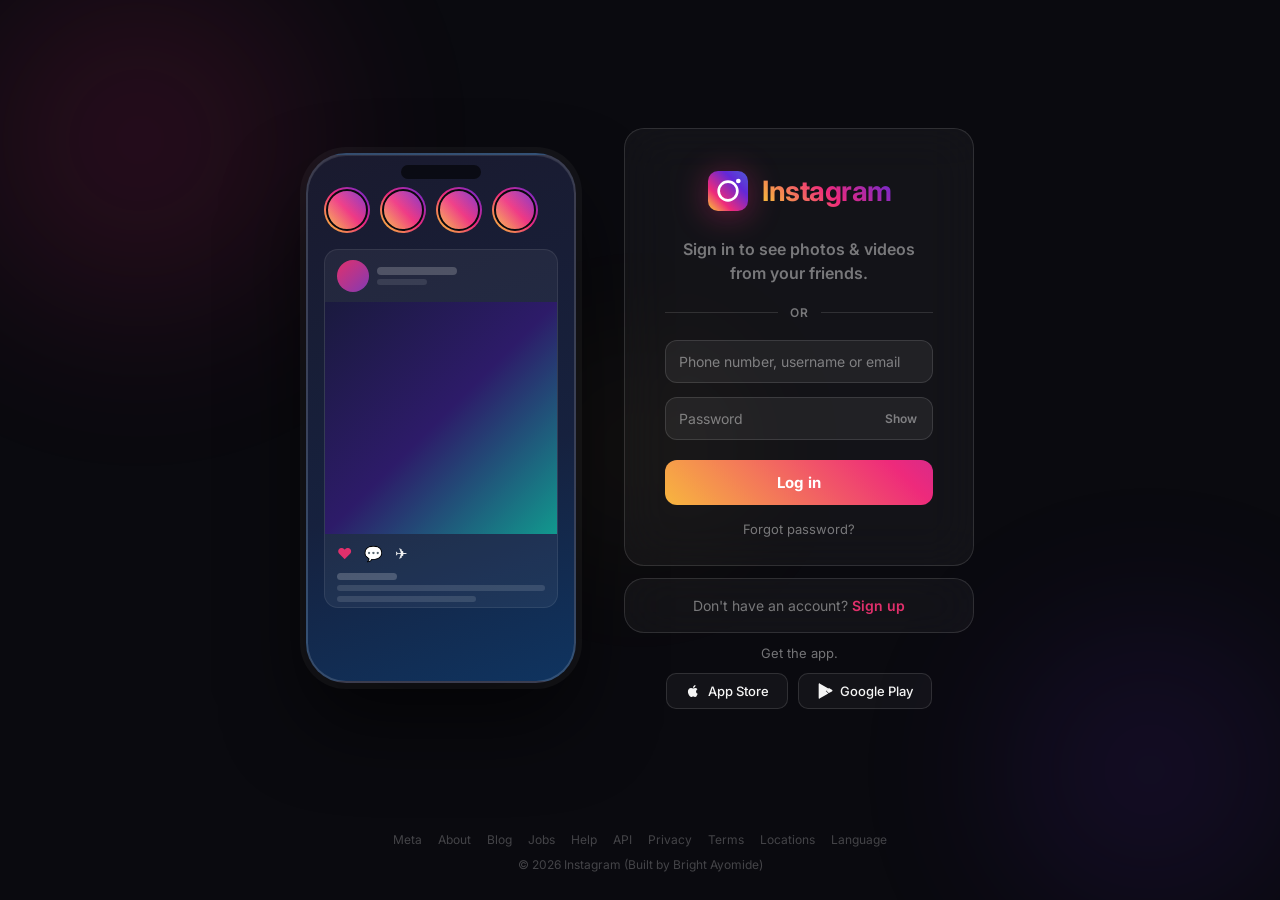
==== login.html @ 82328b98 "first commit" ====
<!doctype html>
<html lang="en">
  <head>
    <meta charset="UTF-8" />
    <meta name="viewport" content="width=device-width, initial-scale=1.0" />
    <title>Instagram · Log in</title>
    <link rel="stylesheet" href="styles.css" />
    <link rel="preconnect" href="https://fonts.googleapis.com" />
    <link
      href="https://fonts.googleapis.com/css2?family=Inter:wght@300;400;500;600;700&display=swap"
      rel="stylesheet"
    />
  </head>
  <body>
    <!-- Animated background blobs -->
    <div class="bg-orb orb1"></div>
    <div class="bg-orb orb2"></div>
    <div class="bg-orb orb3"></div>

    <div class="page-wrapper">
      <!-- Left panel: phone mockup (hidden on small screens) -->
      <div class="left-panel" aria-hidden="true">
        <div class="phone-mockup">
          <div class="phone-screen">
            <div class="phone-stories">
              <div class="story-ring s1"><div class="story-avatar"></div></div>
              <div class="story-ring s2"><div class="story-avatar"></div></div>
              <div class="story-ring s3"><div class="story-avatar"></div></div>
              <div class="story-ring s4"><div class="story-avatar"></div></div>
            </div>
            <div class="phone-post">
              <div class="post-header">
                <div class="post-avatar"></div>
                <div class="post-meta">
                  <div class="post-name"></div>
                  <div class="post-loc"></div>
                </div>
              </div>
              <div class="post-img"></div>
              <div class="post-actions">
                <span class="icon-heart">♥</span>
                <span class="icon-comment">💬</span>
                <span class="icon-share">✈︎</span>
              </div>
              <div class="post-likes"></div>
              <div class="post-caption-line"></div>
              <div class="post-caption-line short"></div>
            </div>
          </div>
        </div>
      </div>

      <!-- Right panel: form -->
      <div class="right-panel">
        <div class="card" id="login-card">
          <div class="logo-wrap">
            <svg
              class="logo-svg"
              viewBox="0 0 132 132"
              fill="none"
              xmlns="http://www.w3.org/2000/svg"
              aria-label="Instagram"
            >
              <defs>
                <linearGradient
                  id="ig-grad"
                  x1="0%"
                  y1="100%"
                  x2="100%"
                  y2="0%"
                >
                  <stop offset="0%" stop-color="#f9ce34" />
                  <stop offset="30%" stop-color="#ee2a7b" />
                  <stop offset="70%" stop-color="#6228d7" />
                  <stop offset="100%" stop-color="#4f5bd5" />
                </linearGradient>
              </defs>
              <rect
                x="6"
                y="6"
                width="120"
                height="120"
                rx="30"
                fill="url(#ig-grad)"
              />
              <circle
                cx="66"
                cy="66"
                r="28"
                stroke="white"
                stroke-width="8"
                fill="none"
              />
              <circle cx="97" cy="36" r="7" fill="white" />
            </svg>
            <span class="logo-text">Instagram</span>
          </div>

          <p class="card-tagline">
            Sign in to see photos &amp; videos from your friends.
          </p>

          <div class="divider-row">
            <span class="divider-line"></span>
            <span class="divider-text">OR</span>
            <span class="divider-line"></span>
          </div>

          <form class="auth-form" novalidate>
            <div class="field-group">
              <input
                class="field-input"
                type="text"
                id="login-email"
                autocomplete="email"
                required
                placeholder=" "
              />
              <label class="field-label" for="login-email"
                >Phone number, username or email</label
              >
            </div>
            <div class="field-group">
              <input
                class="field-input"
                type="password"
                id="login-pass"
                autocomplete="current-password"
                required
                placeholder=" "
              />
              <label class="field-label" for="login-pass">Password</label>
              <button
                type="button"
                class="toggle-pass"
                aria-label="Show password"
              >
                Show
              </button>
            </div>
            <button type="submit" class="btn-primary ripple">Log in</button>
          </form>

          <a href="#" class="forgot-link">Forgot password?</a>
        </div>

        <div class="card card-slim">
          <p>
            Don't have an account?
            <a href="signup.html" class="link-accent">Sign up</a>
          </p>
        </div>

        <div class="app-badges">
          <p class="get-app-text">Get the app.</p>
          <div class="badge-row">
            <a href="#" class="badge-btn">
              <svg viewBox="0 0 24 24" fill="currentColor" class="badge-icon">
                <path
                  d="M17.05 20.28c-.98.95-2.05.8-3.08.35-1.09-.46-2.09-.48-3.24 0-1.44.62-2.2.44-3.06-.35C2.79 15.25 3.51 7.7 9.05 7.4c1.39.07 2.35.76 3.16.78.81-.04 1.65-.71 3.14-.78 1.33.06 2.6.73 3.33 1.89-3.04 1.81-2.53 5.8.42 7zM12.03 7.25c-.15-2.23 1.66-4.07 3.74-4.25.29 2.58-2.34 4.5-3.74 4.25z"
                />
              </svg>
              App Store
            </a>
            <a href="#" class="badge-btn">
              <svg viewBox="0 0 24 24" fill="currentColor" class="badge-icon">
                <path
                  d="M3.18 23.76a2.5 2.5 0 0 1-.68-1.82V2.06a2.5 2.5 0 0 1 .68-1.82l.1-.08L14.1 11.08v.28L3.28 23.84l-.1-.08zM17.84 15.3l-3.74-3.74v-.4l3.74-3.73.08.05 4.43 2.52c1.26.72 1.26 1.9 0 2.62l-4.43 2.52-.08.06zM3.18.24l13.84 7.88-3.76 3.76L3.18.24zm0 23.52 10.08-11.64 3.76 3.76L3.18 23.76z"
                />
              </svg>
              Google Play
            </a>
          </div>
        </div>
      </div>
    </div>

    <footer class="site-footer">
      <nav class="footer-links">
        <a href="#">Meta</a><a href="#">About</a><a href="#">Blog</a
        ><a href="#">Jobs</a> <a href="#">Help</a><a href="#">API</a
        ><a href="#">Privacy</a><a href="#">Terms</a> <a href="#">Locations</a
        ><a href="#">Language</a>
      </nav>
      <p class="footer-copy">© 2026 Instagram (Built by Bright Ayomide)</p>
    </footer>

    <script src="scripts.js"></script>
  </body>
</html>
---- styles.css ----
/* ============================================================
   Instagram Login / Signup — styles.css
   ============================================================ */

/* ---------- Reset & base ---------- */
*, *::before, *::after { box-sizing: border-box; margin: 0; padding: 0; }

:root {
  --ig-pink:    #e1306c;
  --ig-purple:  #833ab4;
  --ig-orange:  #f77737;
  --ig-yellow:  #fcaf45;
  --ig-blue:    #405de6;
  --ig-grad: linear-gradient(45deg, #f9ce34, #ee2a7b, #6228d7);

  --bg:         #0a0a0f;
  --surface:    rgba(255,255,255,0.04);
  --surface-hov:rgba(255,255,255,0.08);
  --border:     rgba(255,255,255,0.12);
  --text:       #f5f5f5;
  --text-muted: rgba(245,245,245,0.45);
  --text-dim:   rgba(245,245,245,0.25);

  --radius-card: 20px;
  --radius-input:12px;
  --transition: 0.25s cubic-bezier(.4,0,.2,1);
  --font: 'Inter', -apple-system, BlinkMacSystemFont, sans-serif;
}

html { scroll-behavior: smooth; }

body {
  font-family: var(--font);
  background: var(--bg);
  color: var(--text);
  min-height: 100vh;
  display: flex;
  flex-direction: column;
  overflow-x: hidden;
}

/* ---------- Animated background orbs ---------- */
.bg-orb {
  position: fixed;
  border-radius: 50%;
  filter: blur(80px);
  opacity: 0.18;
  pointer-events: none;
  z-index: 0;
  animation: orbFloat 12s ease-in-out infinite;
}

.orb1 {
  width: 520px; height: 520px;
  background: radial-gradient(circle, #ee2a7b, transparent 70%);
  top: -120px; left: -120px;
  animation-delay: 0s;
}
.orb2 {
  width: 420px; height: 420px;
  background: radial-gradient(circle, #6228d7, transparent 70%);
  bottom: -80px; right: -80px;
  animation-delay: -4s;
}
.orb3 {
  width: 300px; height: 300px;
  background: radial-gradient(circle, #f9ce34, transparent 70%);
  top: 50%; left: 50%;
  transform: translate(-50%,-50%);
  animation-delay: -8s;
  opacity: 0.08;
}

@keyframes orbFloat {
  0%,100% { transform: translateY(0) scale(1); }
  50%      { transform: translateY(-40px) scale(1.06); }
}

/* ---------- Layout ---------- */
.page-wrapper {
  position: relative;
  z-index: 1;
  flex: 1;
  display: flex;
  align-items: center;
  justify-content: center;
  gap: 48px;
  padding: 48px 24px 24px;
  max-width: 980px;
  margin: 0 auto;
  width: 100%;
}

.page-wrapper--center {
  justify-content: center;
}

/* ---------- Left panel — phone mockup ---------- */
.left-panel {
  flex: 0 0 auto;
  display: flex;
  align-items: center;
  justify-content: center;
  animation: slideInLeft 0.7s cubic-bezier(.4,0,.2,1) both;
}

@keyframes slideInLeft {
  from { opacity: 0; transform: translateX(-40px); }
  to   { opacity: 1; transform: translateX(0); }
}

.phone-mockup {
  width: 270px;
  height: 530px;
  background: linear-gradient(160deg, #1a1a2e 0%, #16213e 60%, #0f3460 100%);
  border-radius: 40px;
  border: 2px solid rgba(255,255,255,0.15);
  box-shadow:
    0 0 0 6px rgba(255,255,255,0.04),
    0 40px 80px rgba(0,0,0,0.6),
    inset 0 1px 0 rgba(255,255,255,0.1);
  padding: 24px 16px;
  overflow: hidden;
  position: relative;
  animation: phoneFloat 6s ease-in-out infinite;
}

@keyframes phoneFloat {
  0%,100% { transform: translateY(0) rotate(-1deg); }
  50%      { transform: translateY(-12px) rotate(1deg); }
}

.phone-mockup::before {
  content: '';
  position: absolute;
  top: 10px; left: 50%;
  transform: translateX(-50%);
  width: 80px; height: 14px;
  background: rgba(0,0,0,0.6);
  border-radius: 10px;
}

.phone-screen { padding-top: 8px; }

/* Stories row */
.phone-stories {
  display: flex;
  gap: 10px;
  margin-bottom: 16px;
  overflow: hidden;
}
.story-ring {
  width: 46px; height: 46px;
  border-radius: 50%;
  padding: 2px;
  background: var(--ig-grad);
  flex-shrink: 0;
  animation: storyPulse 3s ease-in-out infinite;
}
.story-ring:nth-child(2) { animation-delay: .4s; }
.story-ring:nth-child(3) { animation-delay: .8s; }
.story-ring:nth-child(4) { animation-delay: 1.2s; }

@keyframes storyPulse {
  0%,100% { box-shadow: 0 0 0 0 rgba(238,42,123,0); }
  50%      { box-shadow: 0 0 0 4px rgba(238,42,123,0.3); }
}

.story-avatar {
  width: 100%; height: 100%;
  border-radius: 50%;
  background: linear-gradient(135deg, rgba(255,255,255,0.15), rgba(255,255,255,0.04));
  border: 2px solid var(--bg);
}

/* Post card */
.phone-post {
  background: rgba(255,255,255,0.05);
  border-radius: 14px;
  overflow: hidden;
  border: 1px solid rgba(255,255,255,0.08);
}
.post-header {
  display: flex;
  align-items: center;
  gap: 8px;
  padding: 10px 12px;
}
.post-avatar {
  width: 32px; height: 32px;
  border-radius: 50%;
  background: linear-gradient(135deg, var(--ig-pink), var(--ig-purple));
  flex-shrink: 0;
}
.post-meta { flex: 1; display: flex; flex-direction: column; gap: 4px; }
.post-name { height: 8px; width: 80px; background: rgba(255,255,255,0.2); border-radius: 4px; }
.post-loc  { height: 6px; width: 50px; background: rgba(255,255,255,0.1); border-radius: 4px; }
.post-img {
  width: 100%; aspect-ratio: 1;
  background: linear-gradient(135deg, #1a1a3e 0%, #2d1b69 50%, #11998e 100%);
  animation: imgShimmer 4s ease-in-out infinite;
}
@keyframes imgShimmer {
  0%,100% { filter: brightness(1); }
  50%      { filter: brightness(1.15); }
}
.post-actions {
  display: flex;
  gap: 12px;
  padding: 10px 12px 6px;
  font-size: 15px;
}
.icon-heart { color: var(--ig-pink); animation: heartbeat 2s ease-in-out infinite; }
@keyframes heartbeat {
  0%,100% { transform: scale(1); }
  50%      { transform: scale(1.2); }
}
.post-likes { height: 7px; width: 60px; background: rgba(255,255,255,0.2); border-radius: 4px; margin: 4px 12px; }
.post-caption-line { height: 6px; background: rgba(255,255,255,0.12); border-radius: 4px; margin: 5px 12px; }
.post-caption-line.short { width: 60%; }

/* ---------- Right panel ---------- */
.right-panel {
  flex: 0 0 350px;
  max-width: 350px;
  display: flex;
  flex-direction: column;
  gap: 12px;
  animation: slideInRight 0.7s cubic-bezier(.4,0,.2,1) both;
}

.right-panel--full {
  flex: 0 0 400px;
  max-width: 400px;
}

@keyframes slideInRight {
  from { opacity: 0; transform: translateX(40px); }
  to   { opacity: 1; transform: translateX(0); }
}

/* ---------- Cards ---------- */
.card {
  background: var(--surface);
  border: 1px solid var(--border);
  border-radius: var(--radius-card);
  padding: 40px 40px 28px;
  backdrop-filter: blur(24px);
  -webkit-backdrop-filter: blur(24px);
  transition: box-shadow var(--transition);
  animation: cardPop 0.6s cubic-bezier(.4,0,.2,1) both;
}

.card:hover {
  box-shadow: 0 8px 40px rgba(238,42,123,0.12);
}

@keyframes cardPop {
  from { opacity: 0; transform: translateY(24px) scale(0.97); }
  to   { opacity: 1; transform: translateY(0) scale(1); }
}

.card-slim {
  padding: 18px 40px;
  text-align: center;
  font-size: 14px;
  color: var(--text-muted);
  animation-delay: 0.1s;
}

/* ---------- Logo ---------- */
.logo-wrap {
  display: flex;
  align-items: center;
  justify-content: center;
  gap: 12px;
  margin-bottom: 24px;
}

.logo-svg {
  width: 44px; height: 44px;
  filter: drop-shadow(0 4px 16px rgba(238,42,123,0.4));
  animation: logoSpin 0.8s cubic-bezier(.4,0,.2,1) both;
}

@keyframes logoSpin {
  from { opacity: 0; transform: rotate(-20deg) scale(0.7); }
  to   { opacity: 1; transform: rotate(0) scale(1); }
}

.logo-text {
  font-size: 28px;
  font-weight: 700;
  background: var(--ig-grad);
  -webkit-background-clip: text;
  -webkit-text-fill-color: transparent;
  background-clip: text;
  letter-spacing: -0.5px;
}

/* ---------- Card tagline ---------- */
.card-tagline {
  text-align: center;
  font-size: 16px;
  font-weight: 600;
  color: var(--text-muted);
  line-height: 1.5;
  margin-bottom: 20px;
}
.card-tagline--strong { font-size: 17px; color: var(--text); }

/* ---------- Facebook button ---------- */
.btn-fb {
  display: flex;
  align-items: center;
  justify-content: center;
  gap: 10px;
  width: 100%;
  padding: 12px;
  border-radius: var(--radius-input);
  background: #1877f2;
  color: white;
  font-family: var(--font);
  font-size: 14px;
  font-weight: 600;
  border: none;
  cursor: pointer;
  transition: background var(--transition), transform var(--transition), box-shadow var(--transition);
  margin-bottom: 18px;
}
.btn-fb:hover {
  background: #1465d4;
  transform: translateY(-1px);
  box-shadow: 0 6px 24px rgba(24,119,242,0.4);
}
.fb-icon { width: 18px; height: 18px; flex-shrink: 0; }

/* ---------- Divider ---------- */
.divider-row {
  display: flex;
  align-items: center;
  gap: 12px;
  margin-bottom: 20px;
}
.divider-line {
  flex: 1;
  height: 1px;
  background: var(--border);
}
.divider-text {
  font-size: 12px;
  font-weight: 600;
  color: var(--text-muted);
  letter-spacing: 1px;
}

/* ---------- Form & fields ---------- */
.auth-form {
  display: flex;
  flex-direction: column;
  gap: 14px;
}

.field-group {
  position: relative;
}

.field-input {
  width: 100%;
  padding: 18px 14px 6px;
  background: rgba(255,255,255,0.06);
  border: 1px solid var(--border);
  border-radius: var(--radius-input);
  color: var(--text);
  font-family: var(--font);
  font-size: 14px;
  outline: none;
  transition: border-color var(--transition), background var(--transition), box-shadow var(--transition);
  appearance: none;
  -webkit-appearance: none;
}

.field-input:focus {
  border-color: rgba(238,42,123,0.6);
  background: rgba(255,255,255,0.09);
  box-shadow: 0 0 0 3px rgba(238,42,123,0.12);
}

.field-label {
  position: absolute;
  left: 14px;
  top: 50%;
  transform: translateY(-50%);
  font-size: 14px;
  color: var(--text-muted);
  pointer-events: none;
  transition: all var(--transition);
  white-space: nowrap;
}

/* Float label when input has value or focus */
.field-input:focus + .field-label,
.field-input:not(:placeholder-shown) + .field-label {
  top: 8px;
  transform: translateY(0);
  font-size: 10px;
  color: var(--ig-pink);
  font-weight: 600;
  letter-spacing: 0.4px;
}

/* Show/hide password toggle */
.toggle-pass {
  position: absolute;
  right: 12px;
  top: 50%;
  transform: translateY(-50%);
  background: none;
  border: none;
  color: var(--text-muted);
  font-family: var(--font);
  font-size: 12px;
  font-weight: 600;
  cursor: pointer;
  transition: color var(--transition);
  padding: 4px;
}
.toggle-pass:hover { color: var(--text); }

/* Username hint */
.field-hint {
  display: block;
  font-size: 11px;
  margin-top: 4px;
  padding-left: 4px;
  color: var(--text-muted);
  min-height: 16px;
  transition: color var(--transition);
}
.field-hint.available { color: #4cd964; }
.field-hint.taken     { color: var(--ig-pink); }

/* Password strength bar */
.strength-bar {
  display: flex;
  gap: 4px;
  margin-top: 6px;
}
.strength-seg {
  flex: 1;
  height: 3px;
  border-radius: 2px;
  background: rgba(255,255,255,0.1);
  transition: background 0.3s ease;
}
.strength-seg.weak   { background: #ff3b30; }
.strength-seg.fair   { background: var(--ig-orange); }
.strength-seg.good   { background: var(--ig-yellow); }
.strength-seg.strong { background: #4cd964; }

/* ---------- Primary button ---------- */
.btn-primary {
  width: 100%;
  padding: 13px;
  border-radius: var(--radius-input);
  background: var(--ig-grad);
  background-size: 200% 200%;
  color: white;
  font-family: var(--font);
  font-size: 15px;
  font-weight: 700;
  border: none;
  cursor: pointer;
  margin-top: 6px;
  transition: transform var(--transition), box-shadow var(--transition), opacity var(--transition);
  animation: gradSlide 3s ease infinite;
  letter-spacing: 0.2px;
}
.btn-primary:hover {
  transform: translateY(-2px);
  box-shadow: 0 8px 28px rgba(238,42,123,0.45);
}
.btn-primary:active { transform: translateY(0); }

@keyframes gradSlide {
  0%,100% { background-position: 0% 50%; }
  50%      { background-position: 100% 50%; }
}

/* Ripple effect */
.ripple { position: relative; overflow: hidden; }
.ripple::after {
  content: '';
  position: absolute;
  inset: 0;
  background: rgba(255,255,255,0.15);
  border-radius: inherit;
  opacity: 0;
  transform: scale(0);
  transition: transform 0.4s, opacity 0.4s;
}
.ripple:active::after { transform: scale(2); opacity: 1; transition: 0s; }

/* ---------- Forgot / links ---------- */
.forgot-link {
  display: block;
  text-align: center;
  margin-top: 16px;
  font-size: 13px;
  color: var(--text-muted);
  text-decoration: none;
  transition: color var(--transition);
}
.forgot-link:hover { color: var(--text); }

.link-accent {
  color: var(--ig-pink);
  text-decoration: none;
  font-weight: 600;
  transition: opacity var(--transition);
}
.link-accent:hover { opacity: 0.75; }

/* ---------- Terms text ---------- */
.terms-text {
  font-size: 12px;
  color: var(--text-muted);
  text-align: center;
  line-height: 1.6;
  margin-top: -4px;
}
.terms-text a { color: var(--text-muted); font-weight: 600; text-decoration: underline; }
.terms-text a:hover { color: var(--text); }

/* ---------- App badges ---------- */
.app-badges {
  text-align: center;
  animation: cardPop 0.6s cubic-bezier(.4,0,.2,1) 0.2s both;
}
.get-app-text {
  font-size: 13px;
  color: var(--text-muted);
  margin-bottom: 12px;
}
.badge-row {
  display: flex;
  gap: 10px;
  justify-content: center;
}
.badge-btn {
  display: flex;
  align-items: center;
  gap: 7px;
  padding: 9px 18px;
  border-radius: 10px;
  background: var(--surface);
  border: 1px solid var(--border);
  color: var(--text);
  font-family: var(--font);
  font-size: 13px;
  font-weight: 500;
  text-decoration: none;
  transition: background var(--transition), transform var(--transition), border-color var(--transition);
}
.badge-btn:hover {
  background: var(--surface-hov);
  border-color: rgba(255,255,255,0.2);
  transform: translateY(-1px);
}
.badge-icon { width: 16px; height: 16px; flex-shrink: 0; }

/* ---------- Footer ---------- */
.site-footer {
  position: relative;
  z-index: 1;
  padding: 20px 24px 28px;
  text-align: center;
}
.footer-links {
  display: flex;
  flex-wrap: wrap;
  justify-content: center;
  gap: 6px 16px;
  margin-bottom: 10px;
}
.footer-links a {
  font-size: 12px;
  color: var(--text-dim);
  text-decoration: none;
  transition: color var(--transition);
}
.footer-links a:hover { color: var(--text-muted); }
.footer-copy {
  font-size: 12px;
  color: var(--text-dim);
}

/* ---------- Responsive ---------- */

/* Tablet (≤900px): hide left panel, center form */
@media (max-width: 900px) {
  .left-panel { display: none; }
  .page-wrapper {
    justify-content: center;
    padding-top: 40px;
  }
  .right-panel {
    flex: 0 0 100%;
    max-width: 420px;
  }
  .right-panel--full {
    flex: 0 0 100%;
    max-width: 420px;
  }
}

/* Mobile (≤480px): tighter card padding */
@media (max-width: 480px) {
  .page-wrapper { padding: 24px 16px 16px; }

  .card { padding: 32px 24px 22px; border-radius: 16px; }
  .card-slim { padding: 16px 24px; }

  .logo-text { font-size: 24px; }
  .logo-svg  { width: 38px; height: 38px; }

  .card-tagline { font-size: 14px; }
  .card-tagline--strong { font-size: 15px; }

  .badge-row { gap: 8px; }
  .badge-btn { padding: 8px 14px; font-size: 12px; }

  .right-panel, .right-panel--full {
    max-width: 100%;
    flex-basis: 100%;
  }
}

/* Very small phones */
@media (max-width: 360px) {
  .card { padding: 28px 18px 18px; }
  .badge-row { flex-direction: column; align-items: center; }
}

/* Reduced motion */
@media (prefers-reduced-motion: reduce) {
  *, *::before, *::after { animation: none !important; transition: none !important; }
}
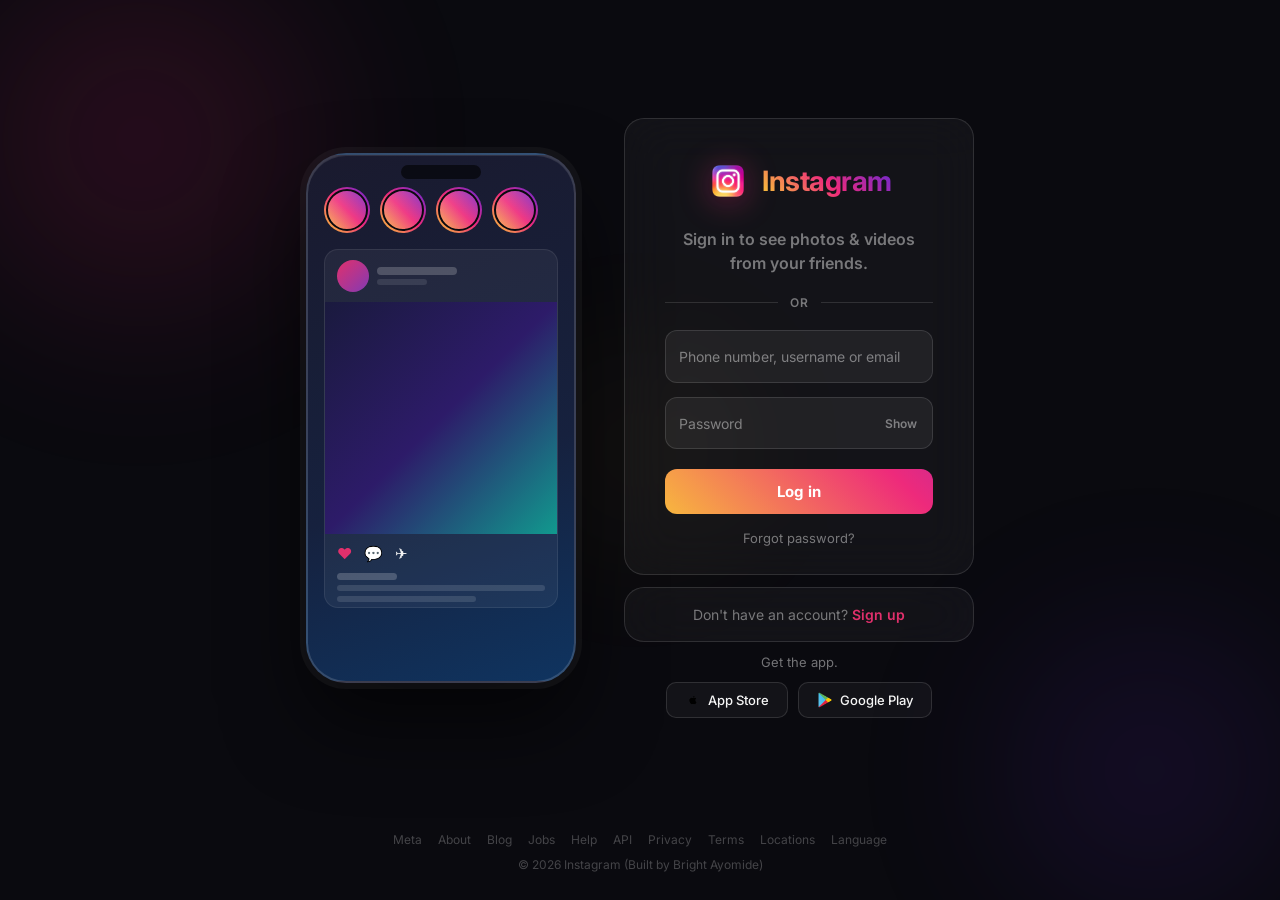
==== commit 1b4e6e77: "added asset" ====
--- a/login.html
+++ b/login.html
@@ -54,45 +54,7 @@
       <div class="right-panel">
         <div class="card" id="login-card">
           <div class="logo-wrap">
-            <svg
-              class="logo-svg"
-              viewBox="0 0 132 132"
-              fill="none"
-              xmlns="http://www.w3.org/2000/svg"
-              aria-label="Instagram"
-            >
-              <defs>
-                <linearGradient
-                  id="ig-grad"
-                  x1="0%"
-                  y1="100%"
-                  x2="100%"
-                  y2="0%"
-                >
-                  <stop offset="0%" stop-color="#f9ce34" />
-                  <stop offset="30%" stop-color="#ee2a7b" />
-                  <stop offset="70%" stop-color="#6228d7" />
-                  <stop offset="100%" stop-color="#4f5bd5" />
-                </linearGradient>
-              </defs>
-              <rect
-                x="6"
-                y="6"
-                width="120"
-                height="120"
-                rx="30"
-                fill="url(#ig-grad)"
-              />
-              <circle
-                cx="66"
-                cy="66"
-                r="28"
-                stroke="white"
-                stroke-width="8"
-                fill="none"
-              />
-              <circle cx="97" cy="36" r="7" fill="white" />
-            </svg>
+            <img class="logo-svg" src="asset/insta.png" alt="Instagram logo" />
             <span class="logo-text">Instagram</span>
           </div>
 
@@ -155,19 +117,19 @@
           <p class="get-app-text">Get the app.</p>
           <div class="badge-row">
             <a href="#" class="badge-btn">
-              <svg viewBox="0 0 24 24" fill="currentColor" class="badge-icon">
-                <path
-                  d="M17.05 20.28c-.98.95-2.05.8-3.08.35-1.09-.46-2.09-.48-3.24 0-1.44.62-2.2.44-3.06-.35C2.79 15.25 3.51 7.7 9.05 7.4c1.39.07 2.35.76 3.16.78.81-.04 1.65-.71 3.14-.78 1.33.06 2.6.73 3.33 1.89-3.04 1.81-2.53 5.8.42 7zM12.03 7.25c-.15-2.23 1.66-4.07 3.74-4.25.29 2.58-2.34 4.5-3.74 4.25z"
-                />
-              </svg>
+              <img
+                class="badge-icon"
+                src="asset/apple.png"
+                alt="App Store logo"
+              />
               App Store
             </a>
             <a href="#" class="badge-btn">
-              <svg viewBox="0 0 24 24" fill="currentColor" class="badge-icon">
-                <path
-                  d="M3.18 23.76a2.5 2.5 0 0 1-.68-1.82V2.06a2.5 2.5 0 0 1 .68-1.82l.1-.08L14.1 11.08v.28L3.28 23.84l-.1-.08zM17.84 15.3l-3.74-3.74v-.4l3.74-3.73.08.05 4.43 2.52c1.26.72 1.26 1.9 0 2.62l-4.43 2.52-.08.06zM3.18.24l13.84 7.88-3.76 3.76L3.18.24zm0 23.52 10.08-11.64 3.76 3.76L3.18 23.76z"
-                />
-              </svg>
+              <img
+                class="badge-icon"
+                src="asset/playstore.png"
+                alt="Google Play logo"
+              />
               Google Play
             </a>
           </div>
--- a/styles.css
+++ b/styles.css
@@ -3,31 +3,39 @@
    ============================================================ */
 
 /* ---------- Reset & base ---------- */
-*, *::before, *::after { box-sizing: border-box; margin: 0; padding: 0; }
+*,
+*::before,
+*::after {
+  box-sizing: border-box;
+  margin: 0;
+  padding: 0;
+}
 
 :root {
-  --ig-pink:    #e1306c;
-  --ig-purple:  #833ab4;
-  --ig-orange:  #f77737;
-  --ig-yellow:  #fcaf45;
-  --ig-blue:    #405de6;
+  --ig-pink: #e1306c;
+  --ig-purple: #833ab4;
+  --ig-orange: #f77737;
+  --ig-yellow: #fcaf45;
+  --ig-blue: #405de6;
   --ig-grad: linear-gradient(45deg, #f9ce34, #ee2a7b, #6228d7);
 
-  --bg:         #0a0a0f;
-  --surface:    rgba(255,255,255,0.04);
-  --surface-hov:rgba(255,255,255,0.08);
-  --border:     rgba(255,255,255,0.12);
-  --text:       #f5f5f5;
-  --text-muted: rgba(245,245,245,0.45);
-  --text-dim:   rgba(245,245,245,0.25);
+  --bg: #0a0a0f;
+  --surface: rgba(255, 255, 255, 0.04);
+  --surface-hov: rgba(255, 255, 255, 0.08);
+  --border: rgba(255, 255, 255, 0.12);
+  --text: #f5f5f5;
+  --text-muted: rgba(245, 245, 245, 0.45);
+  --text-dim: rgba(245, 245, 245, 0.25);
 
   --radius-card: 20px;
-  --radius-input:12px;
-  --transition: 0.25s cubic-bezier(.4,0,.2,1);
-  --font: 'Inter', -apple-system, BlinkMacSystemFont, sans-serif;
-}
-
-html { scroll-behavior: smooth; }
+  --radius-input: 12px;
+  --transition: 0.25s cubic-bezier(0.4, 0, 0.2, 1);
+  --font: "Inter", -apple-system, BlinkMacSystemFont, sans-serif;
+}
+
+html {
+  scroll-behavior: smooth;
+}
 
 body {
   font-family: var(--font);
@@ -51,29 +59,40 @@
 }
 
 .orb1 {
-  width: 520px; height: 520px;
+  width: 520px;
+  height: 520px;
   background: radial-gradient(circle, #ee2a7b, transparent 70%);
-  top: -120px; left: -120px;
+  top: -120px;
+  left: -120px;
   animation-delay: 0s;
 }
 .orb2 {
-  width: 420px; height: 420px;
+  width: 420px;
+  height: 420px;
   background: radial-gradient(circle, #6228d7, transparent 70%);
-  bottom: -80px; right: -80px;
+  bottom: -80px;
+  right: -80px;
   animation-delay: -4s;
 }
 .orb3 {
-  width: 300px; height: 300px;
+  width: 300px;
+  height: 300px;
   background: radial-gradient(circle, #f9ce34, transparent 70%);
-  top: 50%; left: 50%;
-  transform: translate(-50%,-50%);
+  top: 50%;
+  left: 50%;
+  transform: translate(-50%, -50%);
   animation-delay: -8s;
   opacity: 0.08;
 }
 
 @keyframes orbFloat {
-  0%,100% { transform: translateY(0) scale(1); }
-  50%      { transform: translateY(-40px) scale(1.06); }
+  0%,
+  100% {
+    transform: translateY(0) scale(1);
+  }
+  50% {
+    transform: translateY(-40px) scale(1.06);
+  }
 }
 
 /* ---------- Layout ---------- */
@@ -101,12 +120,18 @@
   display: flex;
   align-items: center;
   justify-content: center;
-  animation: slideInLeft 0.7s cubic-bezier(.4,0,.2,1) both;
+  animation: slideInLeft 0.7s cubic-bezier(0.4, 0, 0.2, 1) both;
 }
 
 @keyframes slideInLeft {
-  from { opacity: 0; transform: translateX(-40px); }
-  to   { opacity: 1; transform: translateX(0); }
+  from {
+    opacity: 0;
+    transform: translateX(-40px);
+  }
+  to {
+    opacity: 1;
+    transform: translateX(0);
+  }
 }
 
 .phone-mockup {
@@ -114,11 +139,11 @@
   height: 530px;
   background: linear-gradient(160deg, #1a1a2e 0%, #16213e 60%, #0f3460 100%);
   border-radius: 40px;
-  border: 2px solid rgba(255,255,255,0.15);
+  border: 2px solid rgba(255, 255, 255, 0.15);
   box-shadow:
-    0 0 0 6px rgba(255,255,255,0.04),
-    0 40px 80px rgba(0,0,0,0.6),
-    inset 0 1px 0 rgba(255,255,255,0.1);
+    0 0 0 6px rgba(255, 255, 255, 0.04),
+    0 40px 80px rgba(0, 0, 0, 0.6),
+    inset 0 1px 0 rgba(255, 255, 255, 0.1);
   padding: 24px 16px;
   overflow: hidden;
   position: relative;
@@ -126,21 +151,30 @@
 }
 
 @keyframes phoneFloat {
-  0%,100% { transform: translateY(0) rotate(-1deg); }
-  50%      { transform: translateY(-12px) rotate(1deg); }
+  0%,
+  100% {
+    transform: translateY(0) rotate(-1deg);
+  }
+  50% {
+    transform: translateY(-12px) rotate(1deg);
+  }
 }
 
 .phone-mockup::before {
-  content: '';
+  content: "";
   position: absolute;
-  top: 10px; left: 50%;
+  top: 10px;
+  left: 50%;
   transform: translateX(-50%);
-  width: 80px; height: 14px;
-  background: rgba(0,0,0,0.6);
+  width: 80px;
+  height: 14px;
+  background: rgba(0, 0, 0, 0.6);
   border-radius: 10px;
 }
 
-.phone-screen { padding-top: 8px; }
+.phone-screen {
+  padding-top: 8px;
+}
 
 /* Stories row */
 .phone-stories {
@@ -150,35 +184,52 @@
   overflow: hidden;
 }
 .story-ring {
-  width: 46px; height: 46px;
+  width: 46px;
+  height: 46px;
   border-radius: 50%;
   padding: 2px;
   background: var(--ig-grad);
   flex-shrink: 0;
   animation: storyPulse 3s ease-in-out infinite;
 }
-.story-ring:nth-child(2) { animation-delay: .4s; }
-.story-ring:nth-child(3) { animation-delay: .8s; }
-.story-ring:nth-child(4) { animation-delay: 1.2s; }
+.story-ring:nth-child(2) {
+  animation-delay: 0.4s;
+}
+.story-ring:nth-child(3) {
+  animation-delay: 0.8s;
+}
+.story-ring:nth-child(4) {
+  animation-delay: 1.2s;
+}
 
 @keyframes storyPulse {
-  0%,100% { box-shadow: 0 0 0 0 rgba(238,42,123,0); }
-  50%      { box-shadow: 0 0 0 4px rgba(238,42,123,0.3); }
+  0%,
+  100% {
+    box-shadow: 0 0 0 0 rgba(238, 42, 123, 0);
+  }
+  50% {
+    box-shadow: 0 0 0 4px rgba(238, 42, 123, 0.3);
+  }
 }
 
 .story-avatar {
-  width: 100%; height: 100%;
+  width: 100%;
+  height: 100%;
   border-radius: 50%;
-  background: linear-gradient(135deg, rgba(255,255,255,0.15), rgba(255,255,255,0.04));
+  background: linear-gradient(
+    135deg,
+    rgba(255, 255, 255, 0.15),
+    rgba(255, 255, 255, 0.04)
+  );
   border: 2px solid var(--bg);
 }
 
 /* Post card */
 .phone-post {
-  background: rgba(255,255,255,0.05);
+  background: rgba(255, 255, 255, 0.05);
   border-radius: 14px;
   overflow: hidden;
-  border: 1px solid rgba(255,255,255,0.08);
+  border: 1px solid rgba(255, 255, 255, 0.08);
 }
 .post-header {
   display: flex;
@@ -187,22 +238,44 @@
   padding: 10px 12px;
 }
 .post-avatar {
-  width: 32px; height: 32px;
+  width: 32px;
+  height: 32px;
   border-radius: 50%;
   background: linear-gradient(135deg, var(--ig-pink), var(--ig-purple));
   flex-shrink: 0;
 }
-.post-meta { flex: 1; display: flex; flex-direction: column; gap: 4px; }
-.post-name { height: 8px; width: 80px; background: rgba(255,255,255,0.2); border-radius: 4px; }
-.post-loc  { height: 6px; width: 50px; background: rgba(255,255,255,0.1); border-radius: 4px; }
+.post-meta {
+  flex: 1;
+  display: flex;
+  flex-direction: column;
+  gap: 4px;
+}
+.post-name {
+  height: 8px;
+  width: 80px;
+  background: rgba(255, 255, 255, 0.2);
+  border-radius: 4px;
+}
+.post-loc {
+  height: 6px;
+  width: 50px;
+  background: rgba(255, 255, 255, 0.1);
+  border-radius: 4px;
+}
 .post-img {
-  width: 100%; aspect-ratio: 1;
+  width: 100%;
+  aspect-ratio: 1;
   background: linear-gradient(135deg, #1a1a3e 0%, #2d1b69 50%, #11998e 100%);
   animation: imgShimmer 4s ease-in-out infinite;
 }
 @keyframes imgShimmer {
-  0%,100% { filter: brightness(1); }
-  50%      { filter: brightness(1.15); }
+  0%,
+  100% {
+    filter: brightness(1);
+  }
+  50% {
+    filter: brightness(1.15);
+  }
 }
 .post-actions {
   display: flex;
@@ -210,14 +283,35 @@
   padding: 10px 12px 6px;
   font-size: 15px;
 }
-.icon-heart { color: var(--ig-pink); animation: heartbeat 2s ease-in-out infinite; }
+.icon-heart {
+  color: var(--ig-pink);
+  animation: heartbeat 2s ease-in-out infinite;
+}
 @keyframes heartbeat {
-  0%,100% { transform: scale(1); }
-  50%      { transform: scale(1.2); }
-}
-.post-likes { height: 7px; width: 60px; background: rgba(255,255,255,0.2); border-radius: 4px; margin: 4px 12px; }
-.post-caption-line { height: 6px; background: rgba(255,255,255,0.12); border-radius: 4px; margin: 5px 12px; }
-.post-caption-line.short { width: 60%; }
+  0%,
+  100% {
+    transform: scale(1);
+  }
+  50% {
+    transform: scale(1.2);
+  }
+}
+.post-likes {
+  height: 7px;
+  width: 60px;
+  background: rgba(255, 255, 255, 0.2);
+  border-radius: 4px;
+  margin: 4px 12px;
+}
+.post-caption-line {
+  height: 6px;
+  background: rgba(255, 255, 255, 0.12);
+  border-radius: 4px;
+  margin: 5px 12px;
+}
+.post-caption-line.short {
+  width: 60%;
+}
 
 /* ---------- Right panel ---------- */
 .right-panel {
@@ -226,7 +320,7 @@
   display: flex;
   flex-direction: column;
   gap: 12px;
-  animation: slideInRight 0.7s cubic-bezier(.4,0,.2,1) both;
+  animation: slideInRight 0.7s cubic-bezier(0.4, 0, 0.2, 1) both;
 }
 
 .right-panel--full {
@@ -235,8 +329,14 @@
 }
 
 @keyframes slideInRight {
-  from { opacity: 0; transform: translateX(40px); }
-  to   { opacity: 1; transform: translateX(0); }
+  from {
+    opacity: 0;
+    transform: translateX(40px);
+  }
+  to {
+    opacity: 1;
+    transform: translateX(0);
+  }
 }
 
 /* ---------- Cards ---------- */
@@ -248,16 +348,22 @@
   backdrop-filter: blur(24px);
   -webkit-backdrop-filter: blur(24px);
   transition: box-shadow var(--transition);
-  animation: cardPop 0.6s cubic-bezier(.4,0,.2,1) both;
+  animation: cardPop 0.6s cubic-bezier(0.4, 0, 0.2, 1) both;
 }
 
 .card:hover {
-  box-shadow: 0 8px 40px rgba(238,42,123,0.12);
+  box-shadow: 0 8px 40px rgba(238, 42, 123, 0.12);
 }
 
 @keyframes cardPop {
-  from { opacity: 0; transform: translateY(24px) scale(0.97); }
-  to   { opacity: 1; transform: translateY(0) scale(1); }
+  from {
+    opacity: 0;
+    transform: translateY(24px) scale(0.97);
+  }
+  to {
+    opacity: 1;
+    transform: translateY(0) scale(1);
+  }
 }
 
 .card-slim {
@@ -278,14 +384,21 @@
 }
 
 .logo-svg {
-  width: 44px; height: 44px;
-  filter: drop-shadow(0 4px 16px rgba(238,42,123,0.4));
-  animation: logoSpin 0.8s cubic-bezier(.4,0,.2,1) both;
+  width: 44px;
+  height: 44px;
+  filter: drop-shadow(0 4px 16px rgba(238, 42, 123, 0.4));
+  animation: logoSpin 0.8s cubic-bezier(0.4, 0, 0.2, 1) both;
 }
 
 @keyframes logoSpin {
-  from { opacity: 0; transform: rotate(-20deg) scale(0.7); }
-  to   { opacity: 1; transform: rotate(0) scale(1); }
+  from {
+    opacity: 0;
+    transform: rotate(-20deg) scale(0.7);
+  }
+  to {
+    opacity: 1;
+    transform: rotate(0) scale(1);
+  }
 }
 
 .logo-text {
@@ -307,7 +420,10 @@
   line-height: 1.5;
   margin-bottom: 20px;
 }
-.card-tagline--strong { font-size: 17px; color: var(--text); }
+.card-tagline--strong {
+  font-size: 17px;
+  color: var(--text);
+}
 
 /* ---------- Facebook button ---------- */
 .btn-fb {
@@ -325,15 +441,22 @@
   font-weight: 600;
   border: none;
   cursor: pointer;
-  transition: background var(--transition), transform var(--transition), box-shadow var(--transition);
+  transition:
+    background var(--transition),
+    transform var(--transition),
+    box-shadow var(--transition);
   margin-bottom: 18px;
 }
 .btn-fb:hover {
   background: #1465d4;
   transform: translateY(-1px);
-  box-shadow: 0 6px 24px rgba(24,119,242,0.4);
-}
-.fb-icon { width: 18px; height: 18px; flex-shrink: 0; }
+  box-shadow: 0 6px 24px rgba(24, 119, 242, 0.4);
+}
+.fb-icon {
+  width: 18px;
+  height: 18px;
+  flex-shrink: 0;
+}
 
 /* ---------- Divider ---------- */
 .divider-row {
@@ -367,23 +490,28 @@
 
 .field-input {
   width: 100%;
-  padding: 18px 14px 6px;
-  background: rgba(255,255,255,0.06);
+  padding: 15px 14px;
+  min-height: 50px;
+  line-height: 1.45;
+  background: rgba(255, 255, 255, 0.06);
   border: 1px solid var(--border);
   border-radius: var(--radius-input);
   color: var(--text);
   font-family: var(--font);
   font-size: 14px;
   outline: none;
-  transition: border-color var(--transition), background var(--transition), box-shadow var(--transition);
+  transition:
+    border-color var(--transition),
+    background var(--transition),
+    box-shadow var(--transition);
   appearance: none;
   -webkit-appearance: none;
 }
 
 .field-input:focus {
-  border-color: rgba(238,42,123,0.6);
-  background: rgba(255,255,255,0.09);
-  box-shadow: 0 0 0 3px rgba(238,42,123,0.12);
+  border-color: rgba(238, 42, 123, 0.6);
+  background: rgba(255, 255, 255, 0.09);
+  box-shadow: 0 0 0 3px rgba(238, 42, 123, 0.12);
 }
 
 .field-label {
@@ -425,7 +553,9 @@
   transition: color var(--transition);
   padding: 4px;
 }
-.toggle-pass:hover { color: var(--text); }
+.toggle-pass:hover {
+  color: var(--text);
+}
 
 /* Username hint */
 .field-hint {
@@ -437,8 +567,12 @@
   min-height: 16px;
   transition: color var(--transition);
 }
-.field-hint.available { color: #4cd964; }
-.field-hint.taken     { color: var(--ig-pink); }
+.field-hint.available {
+  color: #4cd964;
+}
+.field-hint.taken {
+  color: var(--ig-pink);
+}
 
 /* Password strength bar */
 .strength-bar {
@@ -450,13 +584,21 @@
   flex: 1;
   height: 3px;
   border-radius: 2px;
-  background: rgba(255,255,255,0.1);
+  background: rgba(255, 255, 255, 0.1);
   transition: background 0.3s ease;
 }
-.strength-seg.weak   { background: #ff3b30; }
-.strength-seg.fair   { background: var(--ig-orange); }
-.strength-seg.good   { background: var(--ig-yellow); }
-.strength-seg.strong { background: #4cd964; }
+.strength-seg.weak {
+  background: #ff3b30;
+}
+.strength-seg.fair {
+  background: var(--ig-orange);
+}
+.strength-seg.good {
+  background: var(--ig-yellow);
+}
+.strength-seg.strong {
+  background: #4cd964;
+}
 
 /* ---------- Primary button ---------- */
 .btn-primary {
@@ -472,34 +614,53 @@
   border: none;
   cursor: pointer;
   margin-top: 6px;
-  transition: transform var(--transition), box-shadow var(--transition), opacity var(--transition);
+  transition:
+    transform var(--transition),
+    box-shadow var(--transition),
+    opacity var(--transition);
   animation: gradSlide 3s ease infinite;
   letter-spacing: 0.2px;
 }
 .btn-primary:hover {
   transform: translateY(-2px);
-  box-shadow: 0 8px 28px rgba(238,42,123,0.45);
-}
-.btn-primary:active { transform: translateY(0); }
+  box-shadow: 0 8px 28px rgba(238, 42, 123, 0.45);
+}
+.btn-primary:active {
+  transform: translateY(0);
+}
 
 @keyframes gradSlide {
-  0%,100% { background-position: 0% 50%; }
-  50%      { background-position: 100% 50%; }
+  0%,
+  100% {
+    background-position: 0% 50%;
+  }
+  50% {
+    background-position: 100% 50%;
+  }
 }
 
 /* Ripple effect */
-.ripple { position: relative; overflow: hidden; }
+.ripple {
+  position: relative;
+  overflow: hidden;
+}
 .ripple::after {
-  content: '';
+  content: "";
   position: absolute;
   inset: 0;
-  background: rgba(255,255,255,0.15);
+  background: rgba(255, 255, 255, 0.15);
   border-radius: inherit;
   opacity: 0;
   transform: scale(0);
-  transition: transform 0.4s, opacity 0.4s;
-}
-.ripple:active::after { transform: scale(2); opacity: 1; transition: 0s; }
+  transition:
+    transform 0.4s,
+    opacity 0.4s;
+}
+.ripple:active::after {
+  transform: scale(2);
+  opacity: 1;
+  transition: 0s;
+}
 
 /* ---------- Forgot / links ---------- */
 .forgot-link {
@@ -511,7 +672,9 @@
   text-decoration: none;
   transition: color var(--transition);
 }
-.forgot-link:hover { color: var(--text); }
+.forgot-link:hover {
+  color: var(--text);
+}
 
 .link-accent {
   color: var(--ig-pink);
@@ -519,7 +682,9 @@
   font-weight: 600;
   transition: opacity var(--transition);
 }
-.link-accent:hover { opacity: 0.75; }
+.link-accent:hover {
+  opacity: 0.75;
+}
 
 /* ---------- Terms text ---------- */
 .terms-text {
@@ -529,13 +694,19 @@
   line-height: 1.6;
   margin-top: -4px;
 }
-.terms-text a { color: var(--text-muted); font-weight: 600; text-decoration: underline; }
-.terms-text a:hover { color: var(--text); }
+.terms-text a {
+  color: var(--text-muted);
+  font-weight: 600;
+  text-decoration: underline;
+}
+.terms-text a:hover {
+  color: var(--text);
+}
 
 /* ---------- App badges ---------- */
 .app-badges {
   text-align: center;
-  animation: cardPop 0.6s cubic-bezier(.4,0,.2,1) 0.2s both;
+  animation: cardPop 0.6s cubic-bezier(0.4, 0, 0.2, 1) 0.2s both;
 }
 .get-app-text {
   font-size: 13px;
@@ -560,14 +731,21 @@
   font-size: 13px;
   font-weight: 500;
   text-decoration: none;
-  transition: background var(--transition), transform var(--transition), border-color var(--transition);
+  transition:
+    background var(--transition),
+    transform var(--transition),
+    border-color var(--transition);
 }
 .badge-btn:hover {
   background: var(--surface-hov);
-  border-color: rgba(255,255,255,0.2);
+  border-color: rgba(255, 255, 255, 0.2);
   transform: translateY(-1px);
 }
-.badge-icon { width: 16px; height: 16px; flex-shrink: 0; }
+.badge-icon {
+  width: 16px;
+  height: 16px;
+  flex-shrink: 0;
+}
 
 /* ---------- Footer ---------- */
 .site-footer {
@@ -589,7 +767,9 @@
   text-decoration: none;
   transition: color var(--transition);
 }
-.footer-links a:hover { color: var(--text-muted); }
+.footer-links a:hover {
+  color: var(--text-muted);
+}
 .footer-copy {
   font-size: 12px;
   color: var(--text-dim);
@@ -599,7 +779,9 @@
 
 /* Tablet (≤900px): hide left panel, center form */
 @media (max-width: 900px) {
-  .left-panel { display: none; }
+  .left-panel {
+    display: none;
+  }
   .page-wrapper {
     justify-content: center;
     padding-top: 40px;
@@ -616,21 +798,43 @@
 
 /* Mobile (≤480px): tighter card padding */
 @media (max-width: 480px) {
-  .page-wrapper { padding: 24px 16px 16px; }
-
-  .card { padding: 32px 24px 22px; border-radius: 16px; }
-  .card-slim { padding: 16px 24px; }
-
-  .logo-text { font-size: 24px; }
-  .logo-svg  { width: 38px; height: 38px; }
-
-  .card-tagline { font-size: 14px; }
-  .card-tagline--strong { font-size: 15px; }
-
-  .badge-row { gap: 8px; }
-  .badge-btn { padding: 8px 14px; font-size: 12px; }
-
-  .right-panel, .right-panel--full {
+  .page-wrapper {
+    padding: 24px 16px 16px;
+  }
+
+  .card {
+    padding: 32px 24px 22px;
+    border-radius: 16px;
+  }
+  .card-slim {
+    padding: 16px 24px;
+  }
+
+  .logo-text {
+    font-size: 24px;
+  }
+  .logo-svg {
+    width: 38px;
+    height: 38px;
+  }
+
+  .card-tagline {
+    font-size: 14px;
+  }
+  .card-tagline--strong {
+    font-size: 15px;
+  }
+
+  .badge-row {
+    gap: 8px;
+  }
+  .badge-btn {
+    padding: 8px 14px;
+    font-size: 12px;
+  }
+
+  .right-panel,
+  .right-panel--full {
     max-width: 100%;
     flex-basis: 100%;
   }
@@ -638,11 +842,21 @@
 
 /* Very small phones */
 @media (max-width: 360px) {
-  .card { padding: 28px 18px 18px; }
-  .badge-row { flex-direction: column; align-items: center; }
+  .card {
+    padding: 28px 18px 18px;
+  }
+  .badge-row {
+    flex-direction: column;
+    align-items: center;
+  }
 }
 
 /* Reduced motion */
 @media (prefers-reduced-motion: reduce) {
-  *, *::before, *::after { animation: none !important; transition: none !important; }
-}
+  *,
+  *::before,
+  *::after {
+    animation: none !important;
+    transition: none !important;
+  }
+}
